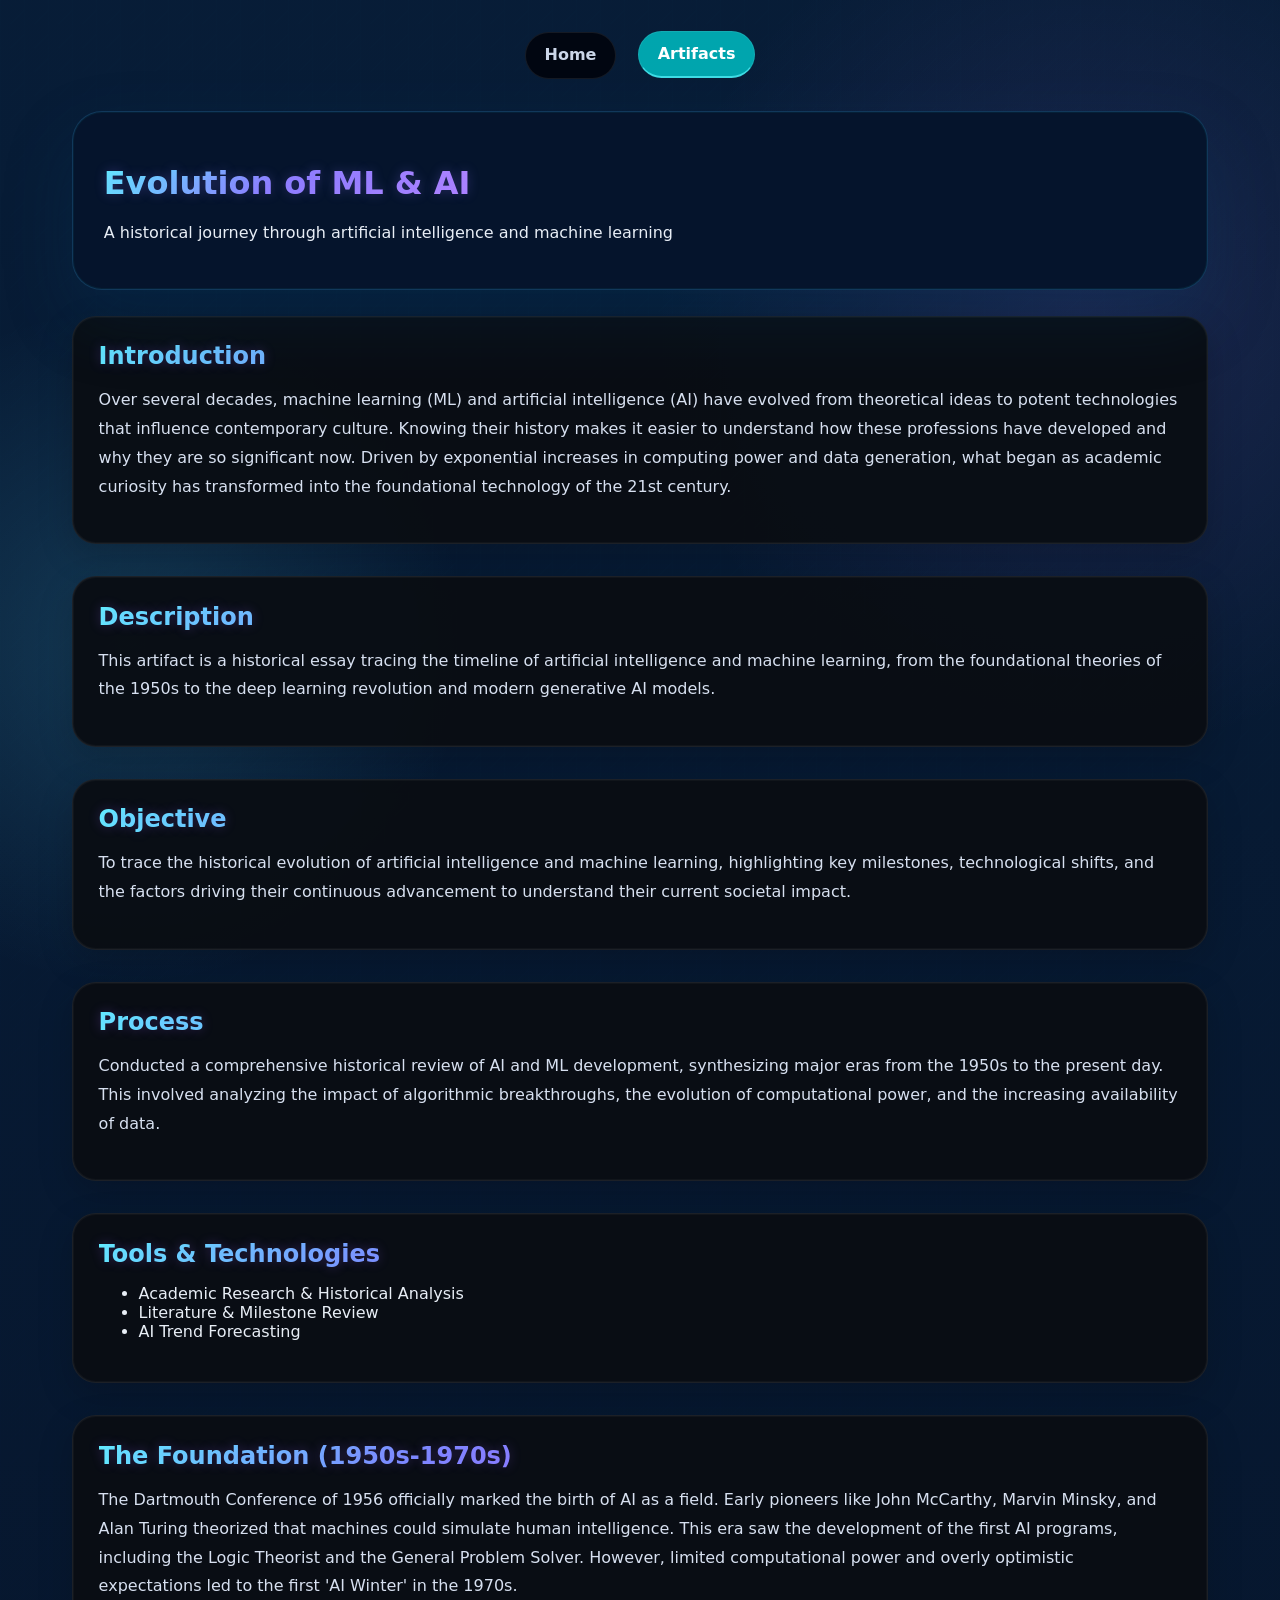
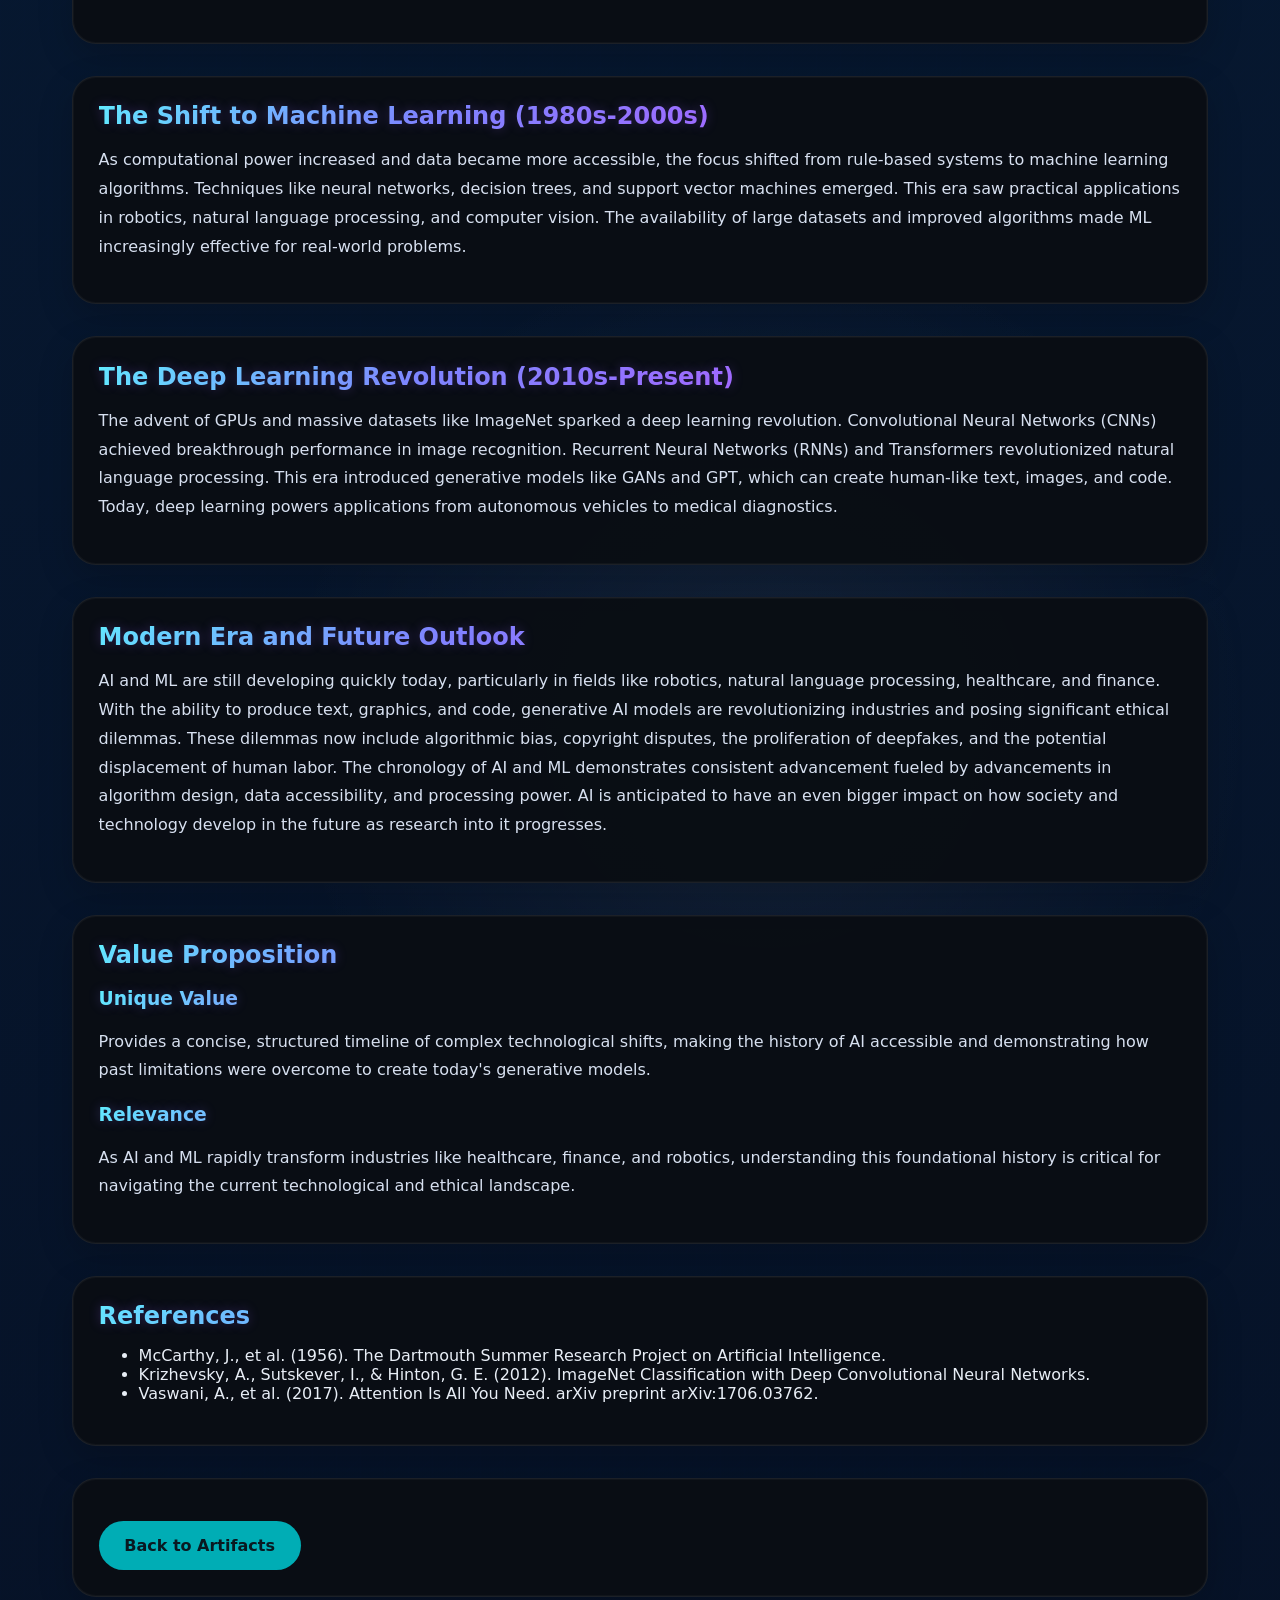
==== artifact1.html @ 483111d6 "Add files via upload" ====
﻿<!DOCTYPE html>
<html lang="en">
<head>
  <meta charset="UTF-8">
  <meta name="viewport" content="width=device-width, initial-scale=1.0">
  <title>Evolution of ML & AI | Amulya Gurram</title>
  <link rel="stylesheet" href="style.css">
</head>
<body>
  <div class="page-shell">
    <nav class="site-nav">
      <a href="index.html" class="nav-link">Home</a>
      <a href="artifacts.html" class="nav-link active">Artifacts</a>
    </nav>

    <header class="hero hero-no-image">
      <div class="hero-copy">
        <h1>Evolution of ML & AI</h1>
        <p>A historical journey through artificial intelligence and machine learning</p>
      </div>
    </header>

    <main>
      <section class="panel">
        <h2>Introduction</h2>
        <p>Over several decades, machine learning (ML) and artificial intelligence (AI) have evolved from theoretical ideas to potent technologies that influence contemporary culture. Knowing their history makes it easier to understand how these professions have developed and why they are so significant now. Driven by exponential increases in computing power and data generation, what began as academic curiosity has transformed into the foundational technology of the 21st century.</p>
      </section>

      <section class="panel">
        <h2>Description</h2>
        <p>This artifact is a historical essay tracing the timeline of artificial intelligence and machine learning, from the foundational theories of the 1950s to the deep learning revolution and modern generative AI models.</p>
      </section>

      <section class="panel">
        <h2>Objective</h2>
        <p>To trace the historical evolution of artificial intelligence and machine learning, highlighting key milestones, technological shifts, and the factors driving their continuous advancement to understand their current societal impact.</p>
      </section>

      <section class="panel">
        <h2>Process</h2>
        <p>Conducted a comprehensive historical review of AI and ML development, synthesizing major eras from the 1950s to the present day. This involved analyzing the impact of algorithmic breakthroughs, the evolution of computational power, and the increasing availability of data.</p>
      </section>

      <section class="panel">
        <h2>Tools & Technologies</h2>
        <ul>
          <li>Academic Research & Historical Analysis</li>
          <li>Literature & Milestone Review</li>
          <li>AI Trend Forecasting</li>
        </ul>
      </section>

      <section class="panel">
        <h2>The Foundation (1950s-1970s)</h2>
        <p>The Dartmouth Conference of 1956 officially marked the birth of AI as a field. Early pioneers like John McCarthy, Marvin Minsky, and Alan Turing theorized that machines could simulate human intelligence. This era saw the development of the first AI programs, including the Logic Theorist and the General Problem Solver. However, limited computational power and overly optimistic expectations led to the first 'AI Winter' in the 1970s.</p>
      </section>

      <section class="panel">
        <h2>The Shift to Machine Learning (1980s-2000s)</h2>
        <p>As computational power increased and data became more accessible, the focus shifted from rule-based systems to machine learning algorithms. Techniques like neural networks, decision trees, and support vector machines emerged. This era saw practical applications in robotics, natural language processing, and computer vision. The availability of large datasets and improved algorithms made ML increasingly effective for real-world problems.</p>
      </section>

      <section class="panel">
        <h2>The Deep Learning Revolution (2010s-Present)</h2>
        <p>The advent of GPUs and massive datasets like ImageNet sparked a deep learning revolution. Convolutional Neural Networks (CNNs) achieved breakthrough performance in image recognition. Recurrent Neural Networks (RNNs) and Transformers revolutionized natural language processing. This era introduced generative models like GANs and GPT, which can create human-like text, images, and code. Today, deep learning powers applications from autonomous vehicles to medical diagnostics.</p>
      </section>

      <section class="panel">
        <h2>Modern Era and Future Outlook</h2>
        <p>AI and ML are still developing quickly today, particularly in fields like robotics, natural language processing, healthcare, and finance. With the ability to produce text, graphics, and code, generative AI models are revolutionizing industries and posing significant ethical dilemmas. These dilemmas now include algorithmic bias, copyright disputes, the proliferation of deepfakes, and the potential displacement of human labor. The chronology of AI and ML demonstrates consistent advancement fueled by advancements in algorithm design, data accessibility, and processing power. AI is anticipated to have an even bigger impact on how society and technology develop in the future as research into it progresses.</p>
      </section>

      <section class="panel">
        <h2>Value Proposition</h2>
        <h3>Unique Value</h3>
        <p>Provides a concise, structured timeline of complex technological shifts, making the history of AI accessible and demonstrating how past limitations were overcome to create today's generative models.</p>
        <h3>Relevance</h3>
        <p>As AI and ML rapidly transform industries like healthcare, finance, and robotics, understanding this foundational history is critical for navigating the current technological and ethical landscape.</p>
      </section>

      <section class="panel">
        <h2>References</h2>
        <ul>
          <li>McCarthy, J., et al. (1956). The Dartmouth Summer Research Project on Artificial Intelligence.</li>
          <li>Krizhevsky, A., Sutskever, I., & Hinton, G. E. (2012). ImageNet Classification with Deep Convolutional Neural Networks.</li>
          <li>Vaswani, A., et al. (2017). Attention Is All You Need. arXiv preprint arXiv:1706.03762.</li>
        </ul>
      </section>

      <section class="panel">
        <a class="primary-button" href="artifacts.html">Back to Artifacts</a>
      </section>
    </main>
  </div>
</body>
</html>
---- style.css ----
:root {
  color-scheme: dark;
  font-family: 'Segoe UI', Tahoma, Geneva, Verdana, sans-serif;
  color: #e8eef6;
}

* {
  box-sizing: border-box;
}

body {
  margin: 0;
  min-height: 100vh;
  color: #e8eef6;
  background-color: #081a31;
  background-image:
    radial-gradient(circle at 10% 20%, rgba(82, 212, 255, 0.16), transparent 12%),
    radial-gradient(circle at 85% 10%, rgba(176, 103, 255, 0.12), transparent 14%),
    radial-gradient(circle at 50% 60%, rgba(255, 255, 255, 0.06), transparent 20%),
    repeating-linear-gradient(135deg, rgba(255, 255, 255, 0.02) 0, rgba(255, 255, 255, 0.02) 1px, transparent 1px, transparent 24px),
    repeating-linear-gradient(90deg, rgba(255, 255, 255, 0.02) 0, rgba(255, 255, 255, 0.02) 1px, transparent 1px, transparent 24px),
    linear-gradient(180deg, rgba(7, 29, 56, 0.85), rgba(6, 18, 39, 0.95));
  background-size: 100% 100%, 100% 100%, 120% 120%, 24px 24px, 24px 24px, cover;
  background-blend-mode: screen, screen, screen, overlay, overlay, normal;
}

h1,
h2,
h3 {
  font-weight: 700;
  background: linear-gradient(135deg, #5ef7ff 0%, #8e7fff 25%, #af85ff 50%, #8b76ff 75%, #5fcbff 100%);
  -webkit-background-clip: text;
  -webkit-text-fill-color: transparent;
  color: transparent;
  text-shadow: 0 0 12px rgba(138, 111, 255, 0.28);
  text-align: left;
}

a {
  color: inherit;
}

img {
  max-width: 100%;
  height: auto;
}

.page-shell {
  width: min(100%, 1200px);
  max-width: 1200px;
  margin: 0 auto;
  padding: 2rem clamp(1rem, 4vw, 2rem);
}

body {
  font-family: Inter, system-ui, -apple-system, BlinkMacSystemFont, "Segoe UI", sans-serif;
}

.site-nav {
  display: flex;
  justify-content: center;
  margin-bottom: 1.75rem;
  flex-wrap: wrap;
  padding: 0;
  background: transparent;
  border: none;
}

.site-nav ul {
  display: flex;
  justify-content: center;
  gap: clamp(0.9rem, 2vw, 1.4rem);
  padding: 0;
  margin: 0;
  list-style: none;
}

.site-nav li {
  display: inline-flex;
}

.nav-link {
  color: #e9f6ff;
  text-decoration: none;
  padding: 0.85rem 1.1rem;
  border-radius: 999px;
  font-weight: 600;
  transition: color 0.25s ease, transform 0.25s ease, border-color 0.25s ease;
}

.nav-link:hover {
  color: #ffffff;
  transform: translateY(-1px);
}

.nav-link.active {
  color: #b5e7ff;
  border-bottom: 2px solid rgba(94, 247, 255, 0.68);
  padding-bottom: 0.8rem;
}

.nav-link:hover,
.nav-link.active {
  background: rgba(0, 173, 181, 0.95);
  color: #ffffff;
  transform: translateY(-1px);
}

.hero, .hero-section {
  position: relative;
  display: block;
  margin-bottom: 1.6rem;
  background: rgba(6, 21, 44, 0.98);
  border: 1px solid rgba(60, 180, 255, 0.22);
  border-radius: 30px;
  padding: clamp(1.6rem, 2.4vw, 2.4rem);
  box-shadow: inset 0 0 0 1px rgba(0, 173, 181, 0.08), 0 30px 70px rgba(0, 62, 104, 0.22);
}

.hero-section-inner {
  display: grid;
  grid-template-columns: minmax(180px, 30%) minmax(0, 70%);
  gap: 2rem;
  align-items: center;
}

.hero-photo {
  width: 100%;
  max-width: 260px;
  aspect-ratio: 1 / 1;
  border-radius: 50%;
  object-fit: cover;
  border: 3px solid rgba(255, 255, 255, 0.9);
  box-shadow: 0 0 0 0 rgba(45, 218, 255, 0.22);
  transition: transform 0.25s ease, box-shadow 0.25s ease;
}

.hero-photo:hover {
  transform: scale(1.04);
  box-shadow: 0 0 0 18px rgba(45, 218, 255, 0.18);
}

.hero-copy {
  text-align: left;
}

.hero-panel {
  display: flex;
  flex-direction: column;
  gap: 1rem;
  background: transparent;
  border: none;
  box-shadow: none;
  padding: 0;
}

.hero-panel h1,
.hero-panel h2,
.artifact-card h3,
.skills-grid h3 {
  margin: 0 0 0.35rem;
  font-weight: 700;
  background: linear-gradient(135deg, #5ef7ff, #b87cff, #9b7cff);
  -webkit-background-clip: text;
  color: transparent;
  text-shadow: 0 0 12px rgba(94, 247, 255, 0.24);
}

.hero-panel h1 {
  font-size: clamp(2.2rem, 4vw, 3.4rem);
}

.hero-panel h2 {
  font-size: 1.25rem;
}

.hero-panel p {
  margin: 0;
  color: #d5e6f4;
  font-size: 1.05rem;
  line-height: 1.8;
}

.hero-panel {
  display: flex;
  flex-direction: column;
  gap: 1rem;
}

.hero-photo:hover {
  transform: scale(1.04);
  box-shadow: 0 0 0 18px rgba(45, 218, 255, 0.18);
}

.hero-panel {
  background: rgba(4, 12, 22, 0.95);
  border: 1px solid rgba(255, 255, 255, 0.1);
  border-radius: 32px;
  padding: 2rem;
  box-shadow: inset 0 0 0 1px rgba(63, 193, 255, 0.08), 0 20px 45px rgba(0, 65, 110, 0.16);
}

.hero-panel h1 {
  margin: 0 0 0.5rem;
  font-size: clamp(2.2rem, 4vw, 3.4rem);
}

.hero-panel p {
  margin: 0;
  color: #cfdff4;
  font-size: 1.05rem;
}

.hero-about-card {
  background: rgba(7, 35, 65, 0.92);
  border-radius: 24px;
  border: 1px solid rgba(255, 255, 255, 0.08);
  padding: 1.8rem;
  margin-top: 1.5rem;
}

.hero-about-card h2 {
  margin-top: 0;
  margin-bottom: 0.85rem;
}

.hero-about-card p {
  margin: 0;
  color: #d5e6f4;
  line-height: 1.7;
}

@media (max-width: 860px) {
  .hero-section {
    grid-template-columns: 1fr;
  }

  .hero-photo {
    margin: 0 auto;
  }
}

.hero-about-card h2 {
  margin-top: 0;
  margin-bottom: 0.85rem;
}

.hero-about-card p {
  margin: 0;
  color: #d5e6f4;
  line-height: 1.8;
}

.hero-copy .hero-about {
  margin-top: 1rem;
  max-width: 620px;
  color: #c9d5e6;
}

.hero.hero-no-image {
  display: flex;
  flex-direction: column;
  justify-content: flex-start;
  align-items: flex-start;
  text-align: left;
  padding: clamp(1.6rem, 2.4vw, 2.4rem);
}

.hero.hero-no-image .hero-copy {
  width: min(100%, 720px);
  max-width: 100%;
  margin: 0;
}

.site-nav {
  display: flex;
  justify-content: center;
  gap: clamp(0.9rem, 2vw, 1.4rem);
  margin-bottom: 2rem;
  flex-wrap: wrap;
  padding: 0;
  background: transparent;
  border: none;
}

.nav-link {
  background: rgba(2, 6, 15, 0.94);
  color: #cbd6e8;
  text-decoration: none;
  padding: 0.75rem 1.15rem;
  border-radius: 999px;
  border: 1px solid rgba(255, 255, 255, 0.08);
  transition: background 0.25s ease, color 0.25s ease, transform 0.25s ease;
}

.nav-link:hover,
.nav-link.active {
  background: rgba(0, 173, 181, 0.95);
  color: #ffffff;
  transform: translateY(-1px);
}

main {
  display: grid;
  gap: 2rem;
}

.artifact-grid {
  display: grid;
  grid-template-columns: repeat(auto-fit, minmax(280px, 1fr));
  gap: 1.6rem;
}

.panel {
  background: rgba(10, 14, 20, 0.97);
  border: 1px solid rgba(255, 255, 255, 0.08);
  border-radius: 24px;
  padding: clamp(1.4rem, 2vw, 1.9rem);
  box-shadow: inset 0 0 0 1px rgba(255, 255, 255, 0.03), 0 12px 35px rgba(0, 0, 0, 0.18);
}

.panel h2 {
  margin-top: 0;
  margin-bottom: 1rem;
  font-size: 1.5rem;
  font-weight: 700;
  background: linear-gradient(135deg, #5ef7ff 0%, #7c8bff 30%, #a36bff 60%, #cc7bff 100%);
  -webkit-background-clip: text;
  -webkit-text-fill-color: transparent;
  color: transparent;
  text-shadow: 0 0 12px rgba(150, 95, 255, 0.28);
}

.panel p {
  line-height: 1.8;
  color: #d7e0f0;
}

.skills-grid {
  display: grid;
  gap: 1rem;
}

.skills-pair {
  display: grid;
  grid-template-columns: repeat(auto-fit, minmax(220px, 1fr));
  gap: 1rem;
}

.skills-card {
  background: rgba(94, 247, 255, 0.06);
  border: 1px solid rgba(94, 247, 255, 0.14);
  border-radius: 18px;
  padding: 1.1rem 1.2rem;
}

.skill-progress {
  display: flex;
  justify-content: space-between;
  align-items: center;
  margin-bottom: 0.65rem;
}

.skill-progress h3 {
  margin: 0;
  font-size: 1rem;
}

.skill-progress span {
  color: #7ef0ff;
  font-weight: 700;
  font-size: 0.95rem;
}

.progress-track {
  background: rgba(255, 255, 255, 0.08);
  border-radius: 999px;
  height: 10px;
  overflow: hidden;
  margin-bottom: 1rem;
}

.progress-fill {
  height: 100%;
  background: linear-gradient(90deg, #5ef7ff, #9b7cff);
  border-radius: 999px;
}

@media (max-width: 640px) {
  .skills-pair {
    grid-template-columns: 1fr;
  }
}

.skills-grid h3 {
  margin-bottom: 0.75rem;
  font-size: 1.08rem;
}

.skills-grid ul {
  margin: 0;
  padding-left: 1.2rem;
  list-style: disc;
}

.skills-grid li {
  margin-bottom: 0.55rem;
}

.intro-grid {
  display: grid;
  grid-template-columns: repeat(2, minmax(0, 1fr));
  gap: 1rem;
  align-items: stretch;
  margin-bottom: 1rem;
}

.photo-panel {
  display: flex;
  justify-content: center;
  align-items: center;
}

.photo-panel img {
  width: 100%;
  max-width: 320px;
  aspect-ratio: 1 / 1;
  border-radius: 28px;
  object-fit: cover;
  border: 2px solid #00adb5;
  box-shadow: 0 0 18px rgba(0, 173, 181, 0.18);
  transition: transform 0.25s ease, box-shadow 0.25s ease;
}

.photo-panel img:hover {
  transform: scale(1.04);
  box-shadow: 0 0 26px rgba(0, 173, 181, 0.3);
}

@media (max-width: 860px) {
  .intro-grid {
    grid-template-columns: 1fr;
  }
}

.artifact-grid {
  display: grid;
  grid-template-columns: repeat(auto-fit, minmax(280px, 1fr));
  gap: 1.5rem;
}

@media (max-width: 760px) {
  .artifact-grid {
    gap: 1.25rem;
  }
}

@media (max-width: 680px) {
  .page-shell {
    padding: 1.75rem 1rem 2rem;
  }

  .nav-link {
    padding: 0.65rem 0.95rem;
    font-size: 0.95rem;
  }

  .hero, .hero-section {
    padding: 1.4rem;
  }

  .panel {
    padding: 1.25rem;
  }
}

.artifact-card {
  display: flex;
  flex-direction: column;
  justify-content: flex-start;
  border-radius: 24px;
  padding: 1.75rem;
  background: rgba(6, 13, 24, 0.96);
  border: 1px solid rgba(255, 255, 255, 0.08);
  text-decoration: none;
  color: inherit;
  box-shadow: 0 20px 45px rgba(0, 0, 0, 0.15);
  transition: transform 0.25s ease, border-color 0.25s ease, background 0.25s ease, box-shadow 0.25s ease;
}

.artifact-card:hover {
  transform: translateY(-4px);
  border-color: rgba(0, 173, 181, 0.35);
  background: rgba(1, 18, 35, 0.98);
  box-shadow: 0 28px 48px rgba(0, 0, 0, 0.20);
}

.card-icon {
  display: inline-flex;
  align-items: center;
  justify-content: center;
  width: 50px;
  height: 50px;
  margin-bottom: 1.25rem;
  border-radius: 18px;
  background: rgba(94, 247, 255, 0.12);
  border: 1px solid rgba(94, 247, 255, 0.15);
  color: #b4f2ff;
  font-size: 1.35rem;
}

.artifact-card h3 {
  margin: 0 0 0.85rem;
  font-size: 1.2rem;
  font-weight: 700;
}

.artifact-copy {
  margin: 0 0 1.5rem;
  color: #cfdff4;
  line-height: 1.85;
}

.artifact-link {
  color: #7fe3ff;
  font-weight: 700;
  text-decoration: none;
  margin-top: auto;
}

.artifact-link:hover {
  text-decoration: underline;
}


blockquote {
  margin: 0;
  padding: 1.4rem;
  border-left: 4px solid #00adb5;
  background: rgba(0, 0, 0, 0.18);
  color: #dce6f4;
  line-height: 1.8;
}

blockquote span {
  display: block;
  margin-top: 0.9rem;
  font-size: 0.95rem;
  color: #9fb8d4;
}

table {
  width: 100%;
  border-collapse: collapse;
  margin-top: 1rem;
}

table th,
 table td {
  border: 1px solid rgba(255, 255, 255, 0.12);
  padding: 0.9rem 1rem;
  text-align: left;
}

table th {
  background: rgba(0, 173, 181, 0.12);
  color: #e8eef6;
}

table td {
  color: #d7e0f0;
}

.contact-panel p {
  margin: 0.85rem 0;
}

.primary-button {
  display: inline-block;
  margin-top: 1rem;
  background: #00adb5;
  color: #091921;
  text-decoration: none;
  font-weight: 600;
  padding: 0.95rem 1.6rem;
  border-radius: 999px;
  transition: background 0.25s ease;
}

.primary-button:hover {
  background: #00c4cc;
}

footer {
  text-align: center;
  color: #7b8ca1;
  padding: 1.25rem 0;
}

@media (max-width: 680px) {
  .hero {
    flex-direction: column;
    text-align: center;
  }

  .hero img {
    width: 110px;
    height: 110px;
  }
}
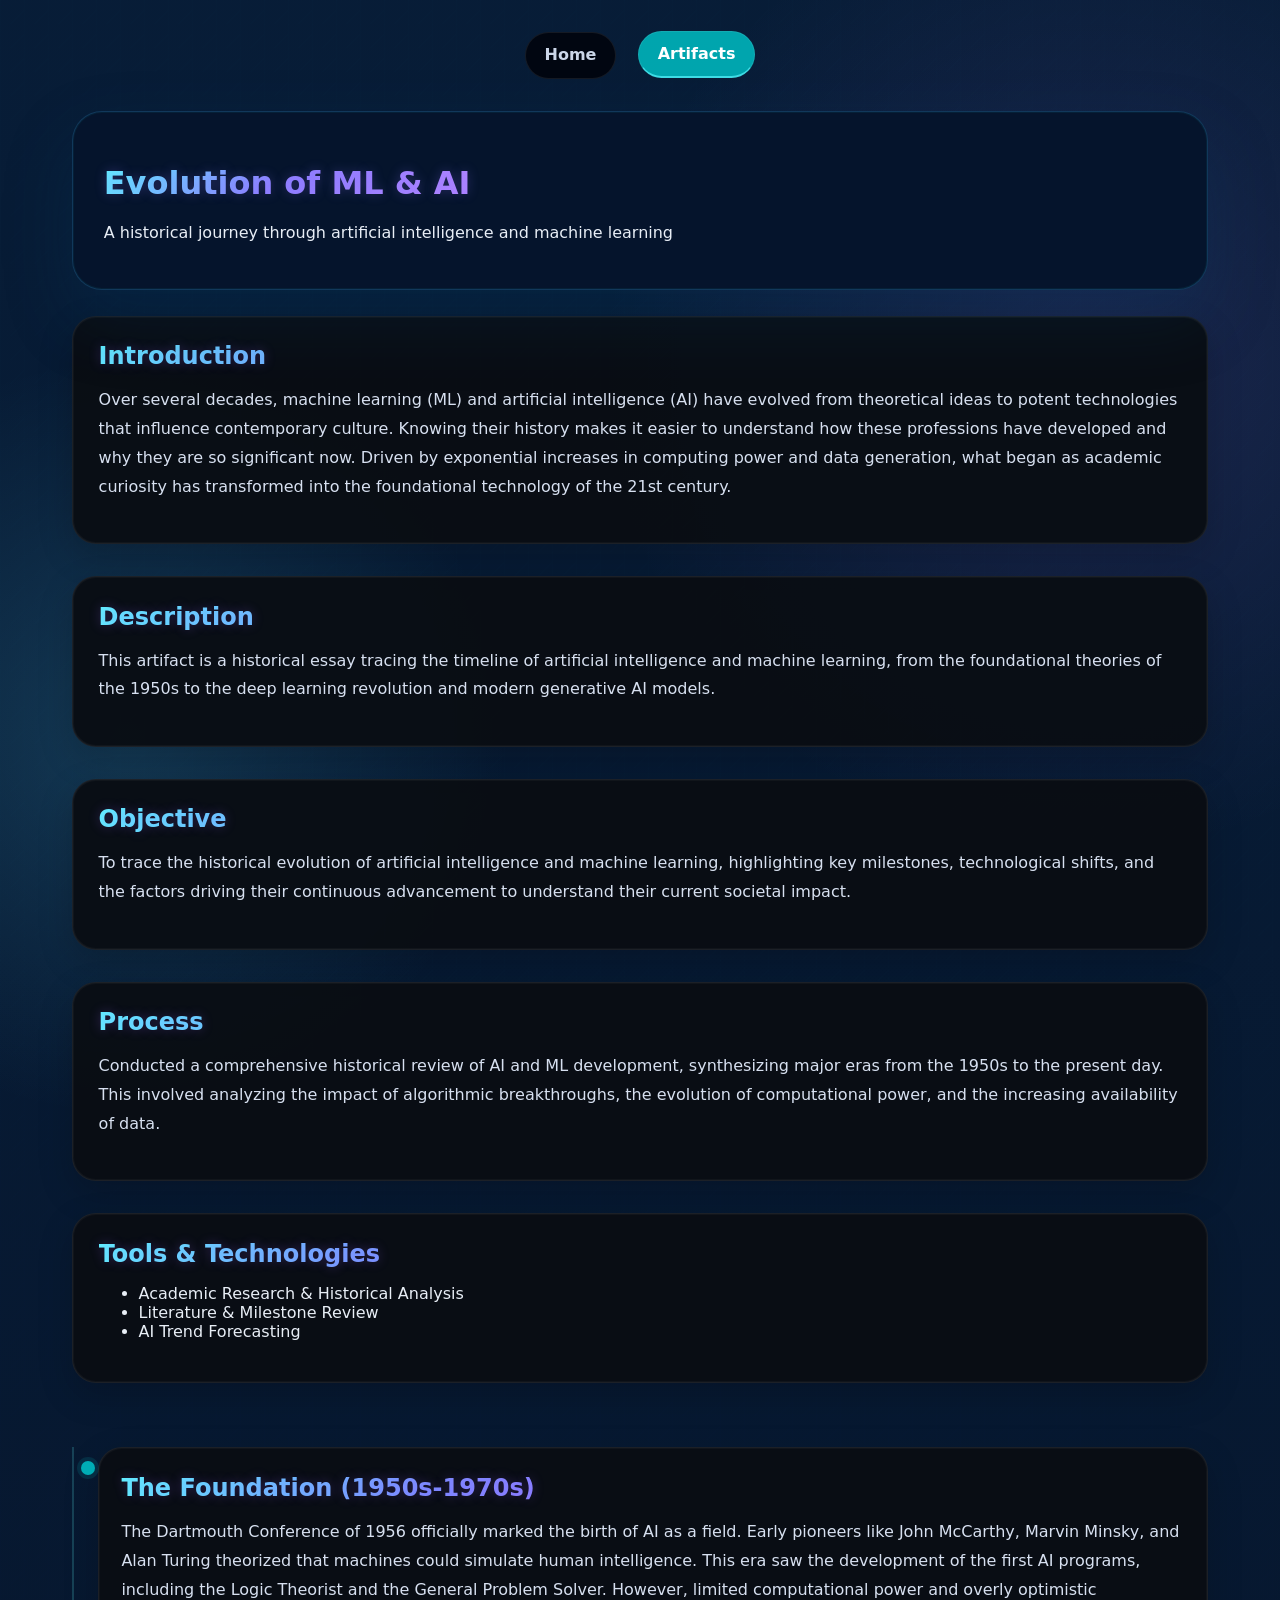
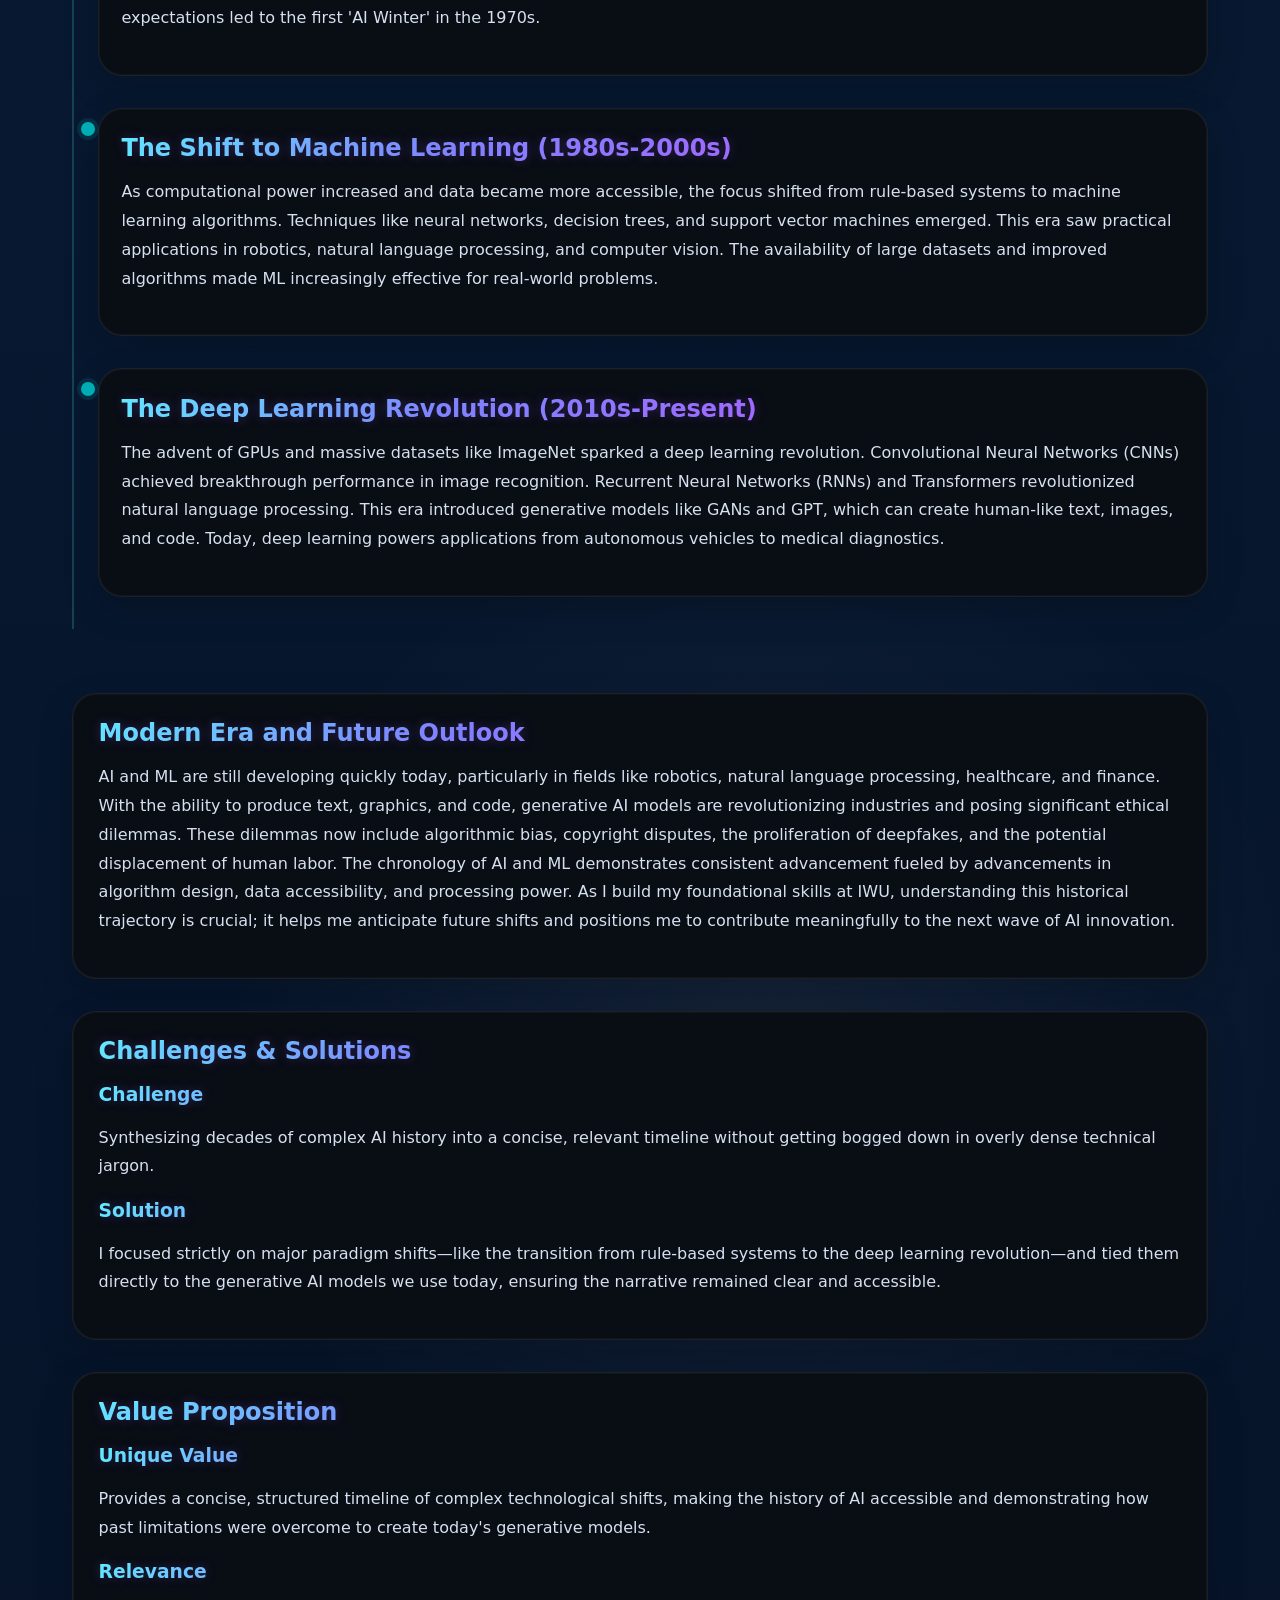
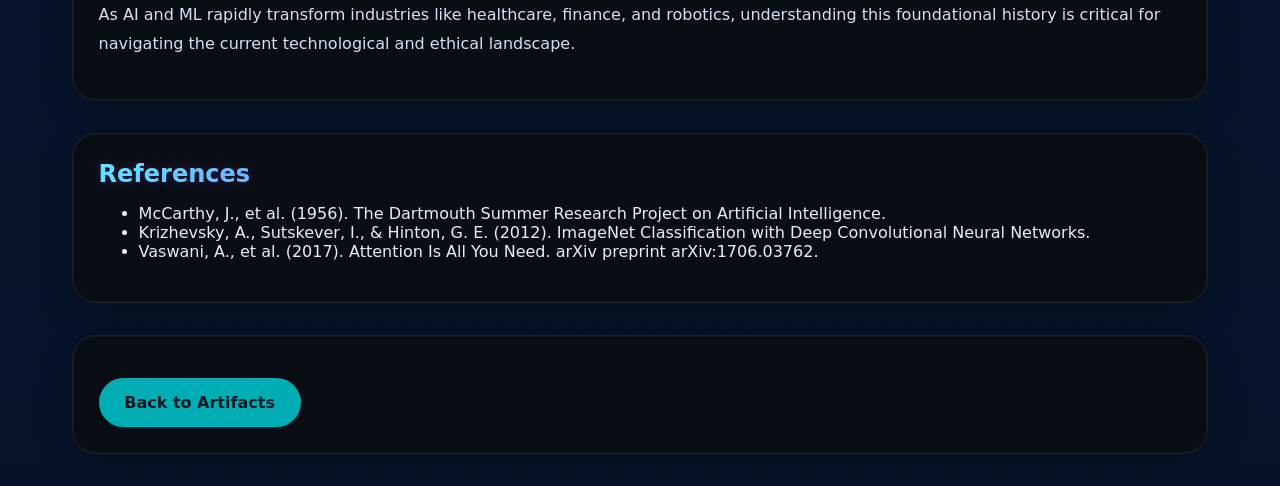
==== commit a813ddfd: "Add files via upload" ====
--- a/artifact1.html
+++ b/artifact1.html
@@ -50,6 +50,7 @@
         </ul>
       </section>
 
+      <div class="timeline-container">
       <section class="panel">
         <h2>The Foundation (1950s-1970s)</h2>
         <p>The Dartmouth Conference of 1956 officially marked the birth of AI as a field. Early pioneers like John McCarthy, Marvin Minsky, and Alan Turing theorized that machines could simulate human intelligence. This era saw the development of the first AI programs, including the Logic Theorist and the General Problem Solver. However, limited computational power and overly optimistic expectations led to the first 'AI Winter' in the 1970s.</p>
@@ -64,10 +65,19 @@
         <h2>The Deep Learning Revolution (2010s-Present)</h2>
         <p>The advent of GPUs and massive datasets like ImageNet sparked a deep learning revolution. Convolutional Neural Networks (CNNs) achieved breakthrough performance in image recognition. Recurrent Neural Networks (RNNs) and Transformers revolutionized natural language processing. This era introduced generative models like GANs and GPT, which can create human-like text, images, and code. Today, deep learning powers applications from autonomous vehicles to medical diagnostics.</p>
       </section>
+      </div>
 
       <section class="panel">
         <h2>Modern Era and Future Outlook</h2>
-        <p>AI and ML are still developing quickly today, particularly in fields like robotics, natural language processing, healthcare, and finance. With the ability to produce text, graphics, and code, generative AI models are revolutionizing industries and posing significant ethical dilemmas. These dilemmas now include algorithmic bias, copyright disputes, the proliferation of deepfakes, and the potential displacement of human labor. The chronology of AI and ML demonstrates consistent advancement fueled by advancements in algorithm design, data accessibility, and processing power. AI is anticipated to have an even bigger impact on how society and technology develop in the future as research into it progresses.</p>
+        <p>AI and ML are still developing quickly today, particularly in fields like robotics, natural language processing, healthcare, and finance. With the ability to produce text, graphics, and code, generative AI models are revolutionizing industries and posing significant ethical dilemmas. These dilemmas now include algorithmic bias, copyright disputes, the proliferation of deepfakes, and the potential displacement of human labor. The chronology of AI and ML demonstrates consistent advancement fueled by advancements in algorithm design, data accessibility, and processing power. As I build my foundational skills at IWU, understanding this historical trajectory is crucial; it helps me anticipate future shifts and positions me to contribute meaningfully to the next wave of AI innovation.</p>
+      </section>
+
+      <section class="panel">
+        <h2>Challenges & Solutions</h2>
+        <h3>Challenge</h3>
+        <p>Synthesizing decades of complex AI history into a concise, relevant timeline without getting bogged down in overly dense technical jargon.</p>
+        <h3>Solution</h3>
+        <p>I focused strictly on major paradigm shifts—like the transition from rule-based systems to the deep learning revolution—and tied them directly to the generative AI models we use today, ensuring the narrative remained clear and accessible.</p>
       </section>
 
       <section class="panel">
--- a/style.css
+++ b/style.css
@@ -571,6 +571,52 @@
   color: #d7e0f0;
 }
 
+.timeline-container {
+  position: relative;
+  margin: 2rem 0;
+  padding-left: 1.5rem;
+  border-left: 2px solid rgba(94, 247, 255, 0.18);
+}
+
+.timeline-container .panel {
+  position: relative;
+  margin-bottom: 2rem;
+  padding-left: 1.4rem;
+}
+
+.timeline-container .panel::before {
+  content: "";
+  position: absolute;
+  left: -1.15rem;
+  top: 0.8rem;
+  width: 14px;
+  height: 14px;
+  border-radius: 50%;
+  background: #00adb5;
+  box-shadow: 0 0 0 4px rgba(0, 173, 181, 0.15);
+}
+
+.timeline-container h2 {
+  margin-top: 0;
+}
+
+@media (max-width: 680px) {
+  .timeline-container {
+    margin: 1.5rem 0;
+    padding-left: 1rem;
+  }
+
+  .timeline-container .panel {
+    padding-left: 1.1rem;
+  }
+
+  .timeline-container .panel::before {
+    left: -0.95rem;
+    width: 12px;
+    height: 12px;
+  }
+}
+
 .contact-panel p {
   margin: 0.85rem 0;
 }
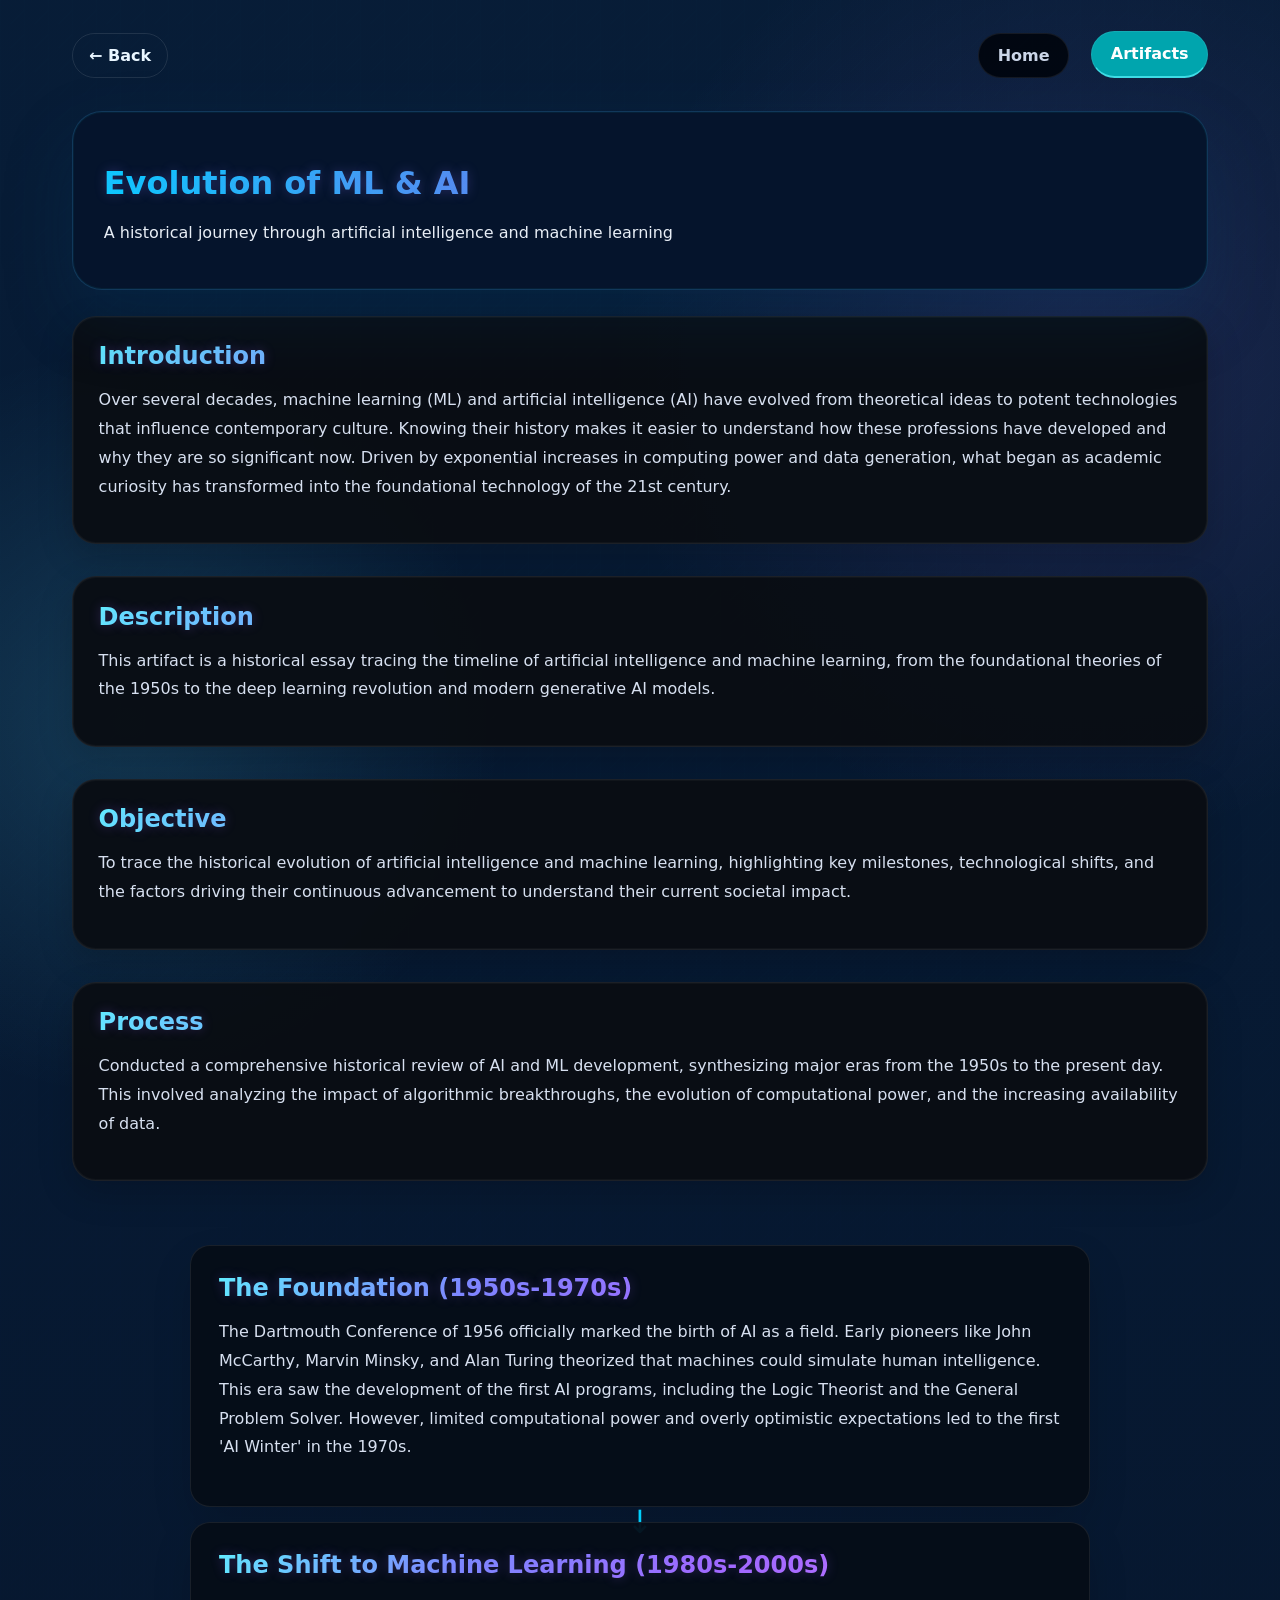
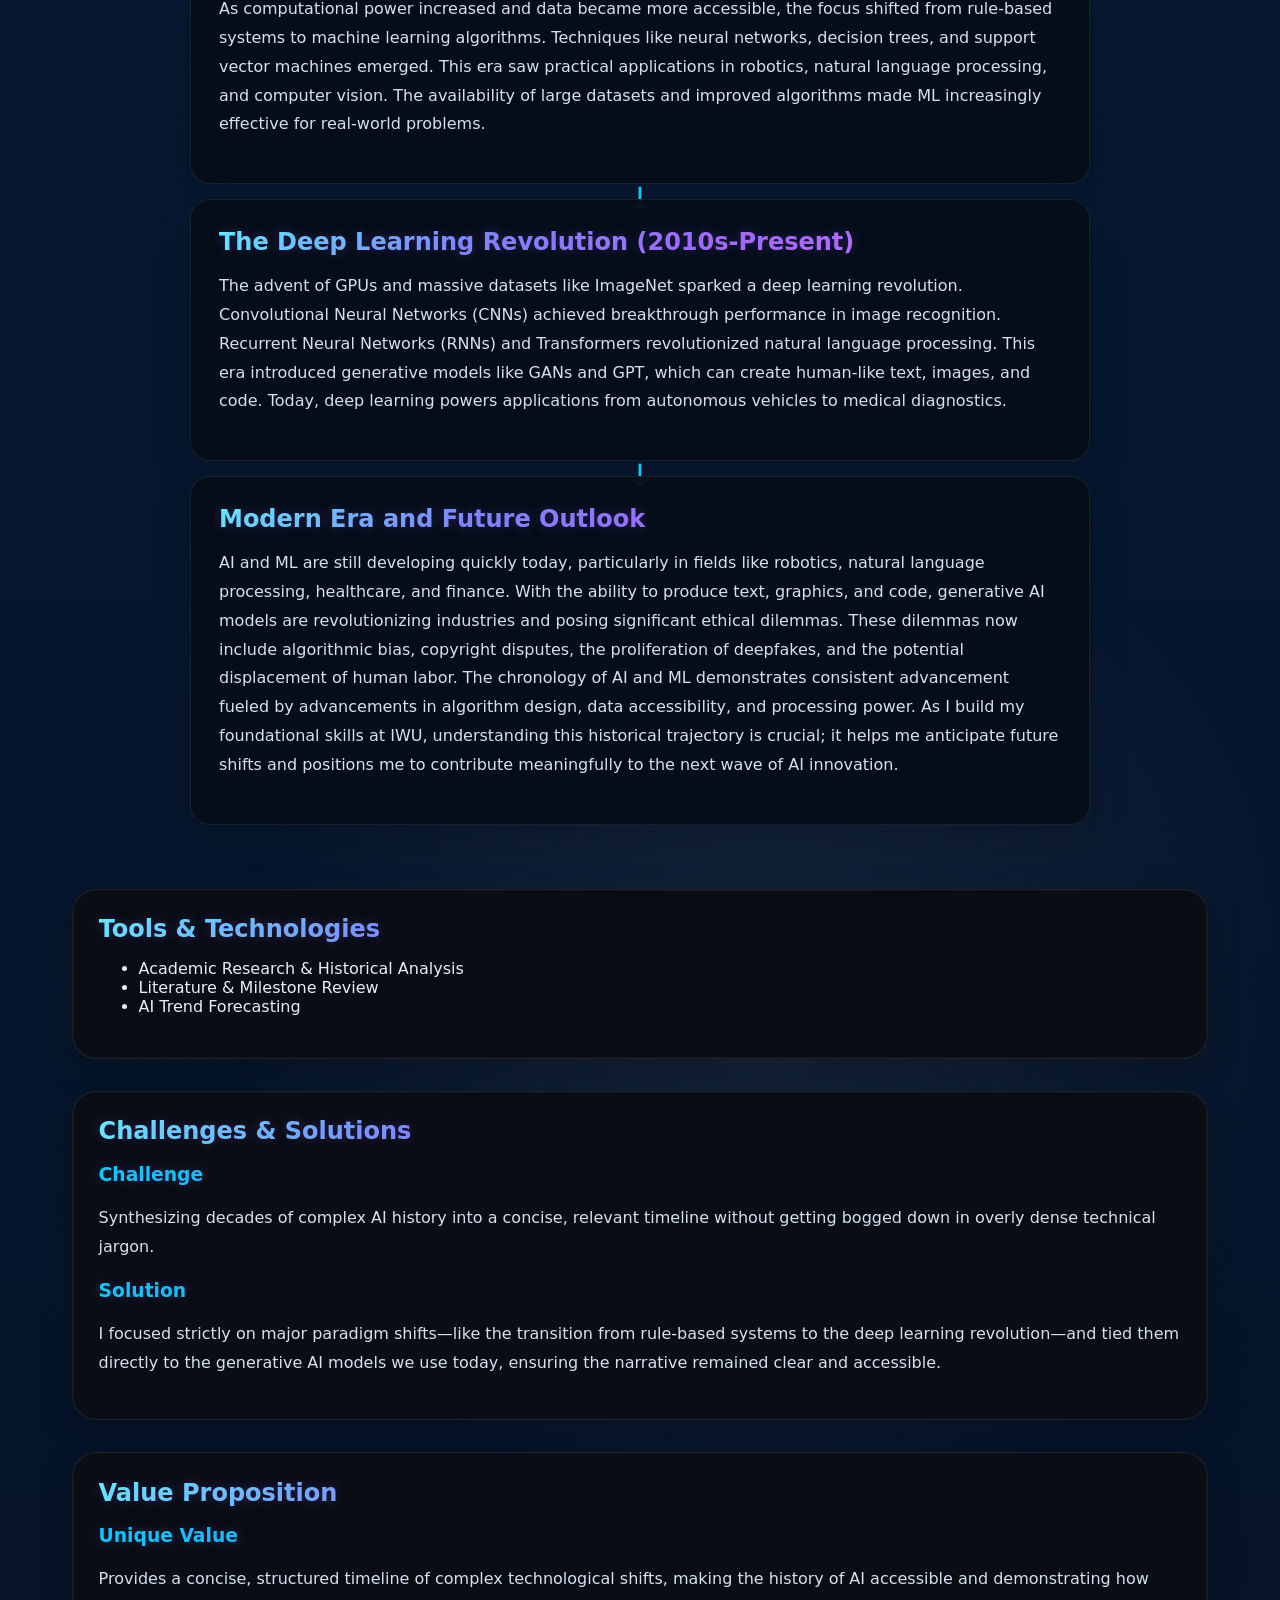
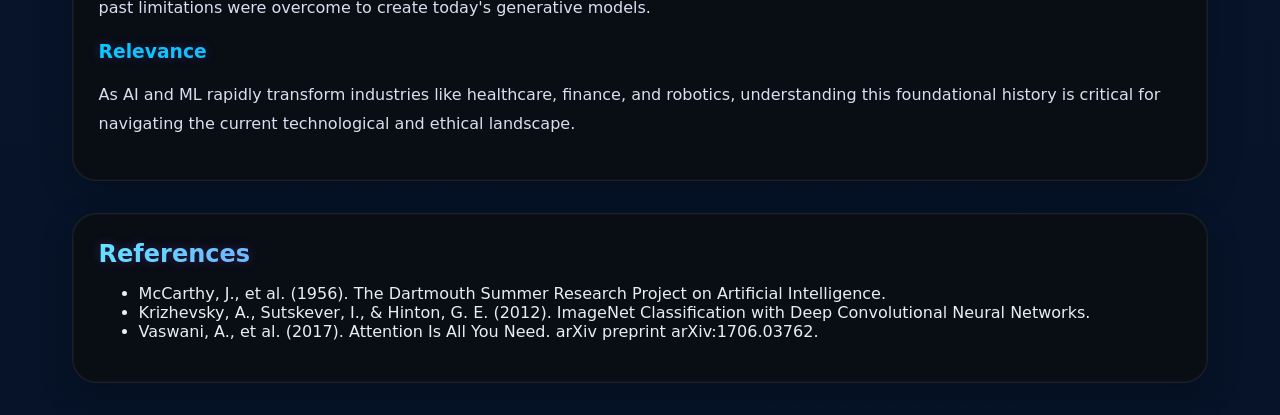
==== commit 7240d5a2: "Add files via upload" ====
--- a/artifact1.html
+++ b/artifact1.html
@@ -8,9 +8,12 @@
 </head>
 <body>
   <div class="page-shell">
-    <nav class="site-nav">
-      <a href="index.html" class="nav-link">Home</a>
-      <a href="artifacts.html" class="nav-link active">Artifacts</a>
+    <nav class="site-nav has-back">
+      <a href="artifacts.html" class="back-link">← Back</a>
+      <div class="nav-group nav-right-tabs">
+        <a href="index.html" class="nav-link">Home</a>
+        <a href="artifacts.html" class="nav-link active">Artifacts</a>
+      </div>
     </nav>
 
     <header class="hero hero-no-image">
@@ -41,6 +44,28 @@
         <p>Conducted a comprehensive historical review of AI and ML development, synthesizing major eras from the 1950s to the present day. This involved analyzing the impact of algorithmic breakthroughs, the evolution of computational power, and the increasing availability of data.</p>
       </section>
 
+      <div class="timeline-container">
+      <section class="panel timeline-item left">
+        <h2>The Foundation (1950s-1970s)</h2>
+        <p>The Dartmouth Conference of 1956 officially marked the birth of AI as a field. Early pioneers like John McCarthy, Marvin Minsky, and Alan Turing theorized that machines could simulate human intelligence. This era saw the development of the first AI programs, including the Logic Theorist and the General Problem Solver. However, limited computational power and overly optimistic expectations led to the first 'AI Winter' in the 1970s.</p>
+      </section>
+
+      <section class="panel timeline-item right">
+        <h2>The Shift to Machine Learning (1980s-2000s)</h2>
+        <p>As computational power increased and data became more accessible, the focus shifted from rule-based systems to machine learning algorithms. Techniques like neural networks, decision trees, and support vector machines emerged. This era saw practical applications in robotics, natural language processing, and computer vision. The availability of large datasets and improved algorithms made ML increasingly effective for real-world problems.</p>
+      </section>
+
+      <section class="panel timeline-item left">
+        <h2>The Deep Learning Revolution (2010s-Present)</h2>
+        <p>The advent of GPUs and massive datasets like ImageNet sparked a deep learning revolution. Convolutional Neural Networks (CNNs) achieved breakthrough performance in image recognition. Recurrent Neural Networks (RNNs) and Transformers revolutionized natural language processing. This era introduced generative models like GANs and GPT, which can create human-like text, images, and code. Today, deep learning powers applications from autonomous vehicles to medical diagnostics.</p>
+      </section>
+
+      <section class="panel timeline-item right">
+        <h2>Modern Era and Future Outlook</h2>
+        <p>AI and ML are still developing quickly today, particularly in fields like robotics, natural language processing, healthcare, and finance. With the ability to produce text, graphics, and code, generative AI models are revolutionizing industries and posing significant ethical dilemmas. These dilemmas now include algorithmic bias, copyright disputes, the proliferation of deepfakes, and the potential displacement of human labor. The chronology of AI and ML demonstrates consistent advancement fueled by advancements in algorithm design, data accessibility, and processing power. As I build my foundational skills at IWU, understanding this historical trajectory is crucial; it helps me anticipate future shifts and positions me to contribute meaningfully to the next wave of AI innovation.</p>
+      </section>
+      </div>
+
       <section class="panel">
         <h2>Tools & Technologies</h2>
         <ul>
@@ -48,28 +73,6 @@
           <li>Literature & Milestone Review</li>
           <li>AI Trend Forecasting</li>
         </ul>
-      </section>
-
-      <div class="timeline-container">
-      <section class="panel">
-        <h2>The Foundation (1950s-1970s)</h2>
-        <p>The Dartmouth Conference of 1956 officially marked the birth of AI as a field. Early pioneers like John McCarthy, Marvin Minsky, and Alan Turing theorized that machines could simulate human intelligence. This era saw the development of the first AI programs, including the Logic Theorist and the General Problem Solver. However, limited computational power and overly optimistic expectations led to the first 'AI Winter' in the 1970s.</p>
-      </section>
-
-      <section class="panel">
-        <h2>The Shift to Machine Learning (1980s-2000s)</h2>
-        <p>As computational power increased and data became more accessible, the focus shifted from rule-based systems to machine learning algorithms. Techniques like neural networks, decision trees, and support vector machines emerged. This era saw practical applications in robotics, natural language processing, and computer vision. The availability of large datasets and improved algorithms made ML increasingly effective for real-world problems.</p>
-      </section>
-
-      <section class="panel">
-        <h2>The Deep Learning Revolution (2010s-Present)</h2>
-        <p>The advent of GPUs and massive datasets like ImageNet sparked a deep learning revolution. Convolutional Neural Networks (CNNs) achieved breakthrough performance in image recognition. Recurrent Neural Networks (RNNs) and Transformers revolutionized natural language processing. This era introduced generative models like GANs and GPT, which can create human-like text, images, and code. Today, deep learning powers applications from autonomous vehicles to medical diagnostics.</p>
-      </section>
-      </div>
-
-      <section class="panel">
-        <h2>Modern Era and Future Outlook</h2>
-        <p>AI and ML are still developing quickly today, particularly in fields like robotics, natural language processing, healthcare, and finance. With the ability to produce text, graphics, and code, generative AI models are revolutionizing industries and posing significant ethical dilemmas. These dilemmas now include algorithmic bias, copyright disputes, the proliferation of deepfakes, and the potential displacement of human labor. The chronology of AI and ML demonstrates consistent advancement fueled by advancements in algorithm design, data accessibility, and processing power. As I build my foundational skills at IWU, understanding this historical trajectory is crucial; it helps me anticipate future shifts and positions me to contribute meaningfully to the next wave of AI innovation.</p>
       </section>
 
       <section class="panel">
@@ -97,10 +100,8 @@
         </ul>
       </section>
 
-      <section class="panel">
-        <a class="primary-button" href="artifacts.html">Back to Artifacts</a>
-      </section>
     </main>
   </div>
+  <script src="transitions.js"></script>
 </body>
 </html>
--- a/style.css
+++ b/style.css
@@ -25,12 +25,23 @@
 }
 
 h1,
-h2,
 h3 {
   font-weight: 700;
-  background: linear-gradient(135deg, #5ef7ff 0%, #8e7fff 25%, #af85ff 50%, #8b76ff 75%, #5fcbff 100%);
+  background: linear-gradient(90deg, #00d2ff 0%, #9b51e0 100%);
   -webkit-background-clip: text;
   -webkit-text-fill-color: transparent;
+  background-clip: text;
+  color: transparent;
+  text-shadow: 0 0 12px rgba(138, 111, 255, 0.28);
+  text-align: left;
+}
+
+h2 {
+  font-weight: 700;
+  background: linear-gradient(90deg, #9b51e0 0%, #00d2ff 100%);
+  -webkit-background-clip: text;
+  -webkit-text-fill-color: transparent;
+  background-clip: text;
   color: transparent;
   text-shadow: 0 0 12px rgba(138, 111, 255, 0.28);
   text-align: left;
@@ -64,6 +75,34 @@
   padding: 0;
   background: transparent;
   border: none;
+  gap: 1rem;
+}
+
+.site-nav.has-back {
+  justify-content: space-between;
+  align-items: center;
+}
+
+.nav-group {
+  display: flex;
+  gap: clamp(0.9rem, 2vw, 1.4rem);
+  align-items: center;
+}
+
+.back-link {
+  color: #e9f6ff;
+  text-decoration: none;
+  font-weight: 700;
+  padding: 0.75rem 1rem;
+  border-radius: 999px;
+  border: 1px solid rgba(255, 255, 255, 0.1);
+  transition: background 0.25s ease, color 0.25s ease, transform 0.25s ease;
+}
+
+.back-link:hover {
+  background: rgba(0, 173, 181, 0.18);
+  color: #ffffff;
+  transform: translateY(-1px);
 }
 
 .site-nav ul {
@@ -573,49 +612,145 @@
 
 .timeline-container {
   position: relative;
+  display: flex;
+  flex-direction: column;
+  align-items: center;
+  gap: 15px;
   margin: 2rem 0;
-  padding-left: 1.5rem;
-  border-left: 2px solid rgba(94, 247, 255, 0.18);
-}
-
-.timeline-container .panel {
+  padding: 0 1rem;
+}
+
+.timeline-container .timeline-item {
   position: relative;
-  margin-bottom: 2rem;
-  padding-left: 1.4rem;
-}
-
-.timeline-container .panel::before {
-  content: "";
+  width: 100%;
+  max-width: 900px;
+  border-radius: 20px;
+  padding: 1.75rem;
+  border: 1px solid rgba(255, 255, 255, 0.08);
+  background: rgba(6, 13, 24, 0.95);
+  box-shadow: 0 18px 40px rgba(0, 0, 0, 0.12);
+}
+
+.timeline-container .timeline-item:not(:last-child)::after {
+  content: '↓';
+  display: block;
+  text-align: center;
+  font-size: 2rem;
+  color: #00d2ff;
+  margin-top: 15px;
   position: absolute;
-  left: -1.15rem;
-  top: 0.8rem;
-  width: 14px;
-  height: 14px;
-  border-radius: 50%;
-  background: #00adb5;
-  box-shadow: 0 0 0 4px rgba(0, 173, 181, 0.15);
-}
-
-.timeline-container h2 {
-  margin-top: 0;
+  bottom: -35px;
+  left: 50%;
+  transform: translateX(-50%);
+}
+
+.timeline-container .timeline-item.left,
+.timeline-container .timeline-item.right {
+  text-align: left;
 }
 
 @media (max-width: 680px) {
   .timeline-container {
-    margin: 1.5rem 0;
-    padding-left: 1rem;
-  }
-
-  .timeline-container .panel {
-    padding-left: 1.1rem;
-  }
-
-  .timeline-container .panel::before {
-    left: -0.95rem;
-    width: 12px;
-    height: 12px;
-  }
-}
+    padding: 0;
+  }
+}
+
+body {
+  animation: globalFadeIn 0.3s ease-out;
+}
+
+.hero-panel h2 {
+  margin-top: 15px;
+  margin-bottom: 5px;
+}
+
+..hero-panel p {
+  margin-top: 0;
+  margin-bottom: 12px;
+}
+
+.hero-panel p strong {
+  font-weight: bold;
+  background: linear-gradient(90deg, #00d2ff 0%, #9b51e0 100%);
+  -webkit-background-clip: text;
+  -webkit-text-fill-color: transparent;
+  background-clip: text;
+  color: transparent;
+  margin-right: 5px;
+}
+
+@keyframes slideFromCenter {
+  0% {
+    transform: translateX(-40vw);
+    opacity: 0;
+  }
+  100% {
+    transform: translateX(0);
+    opacity: 1;
+  }
+}
+
+@keyframes slideFromLeft {
+  0% {
+    transform: translateX(-40vw);
+    opacity: 0;
+  }
+  100% {
+    transform: translateX(0);
+    opacity: 1;
+  }
+}
+
+@keyframes slideToCenterFromRight {
+  0% {
+    transform: translateX(40vw);
+    opacity: 0;
+  }
+  100% {
+    transform: translateX(0);
+    opacity: 1;
+  }
+}
+
+@keyframes globalFadeIn {
+  0% {
+    opacity: 0;
+  }
+  100% {
+    opacity: 1;
+  }
+}
+
+@keyframes slideBackToCenter {
+  0% {
+    transform: translateX(0);
+    opacity: 1;
+  }
+  100% {
+    transform: translateX(-40vw);
+    opacity: 0;
+  }
+}
+
+@keyframes slideOutLeft {
+  0% {
+    transform: translateX(0);
+    opacity: 1;
+  }
+  100% {
+    transform: translateX(-40vw);
+    opacity: 0;
+  }
+}
+
+.site-nav.has-back .nav-group {
+  animation: slideFromCenter 0.5s ease-out forwards;
+}
+
+.site-nav.has-back .back-link {
+  animation: slideFromLeft 0.5s ease-out forwards;
+}
+
 
 .contact-panel p {
   margin: 0.85rem 0;
